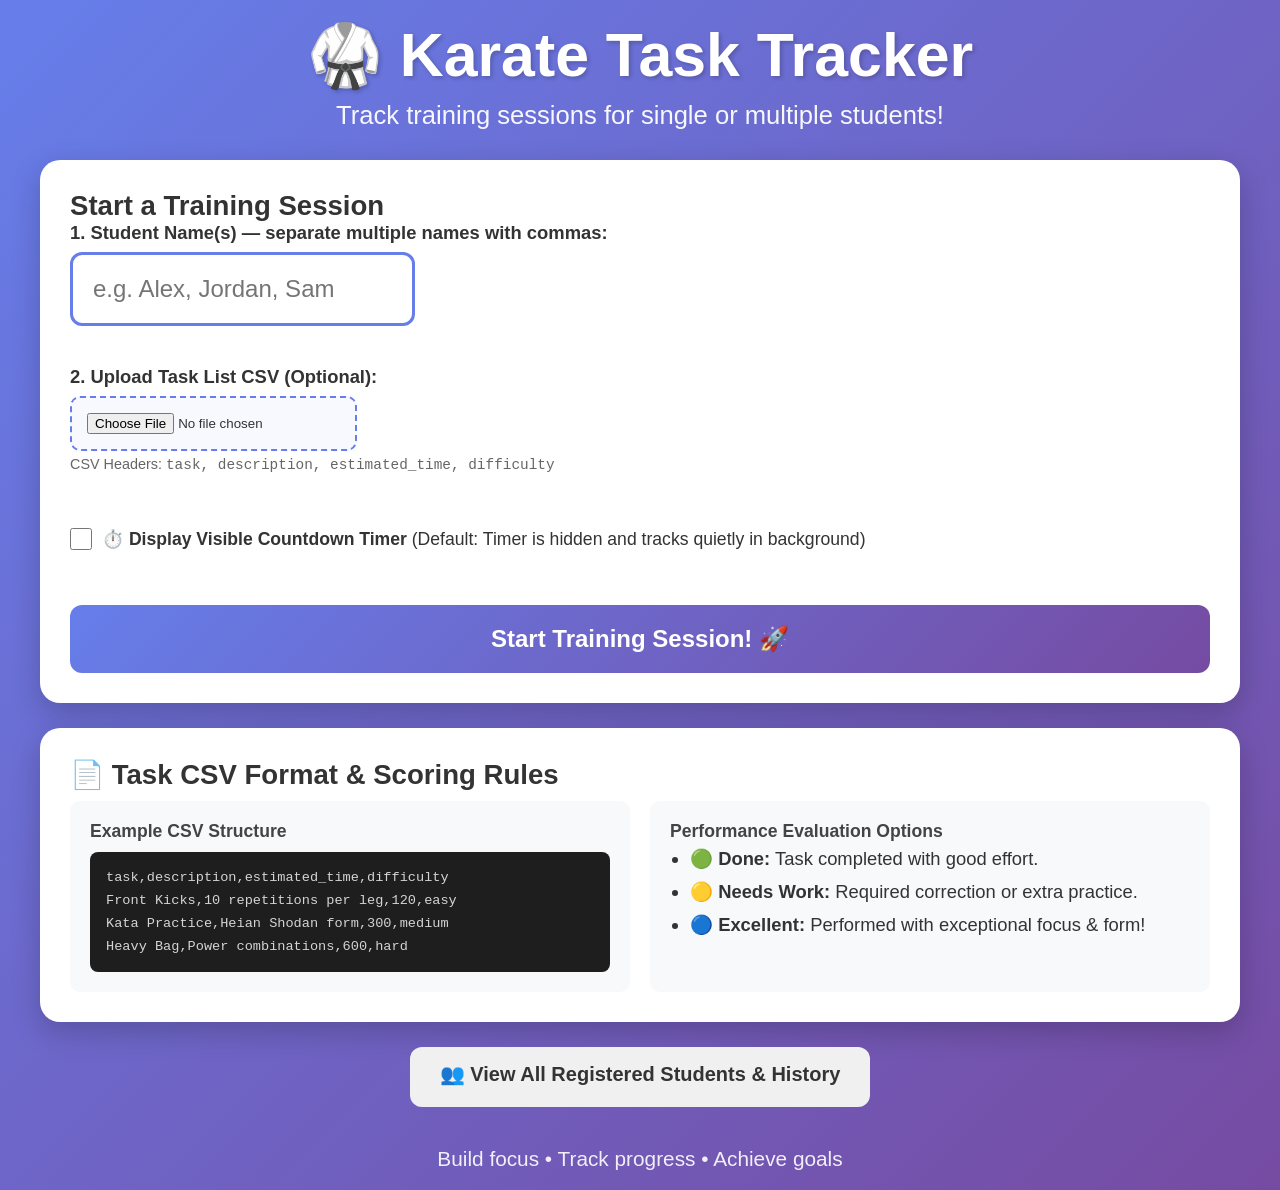
==== templates/index.html @ 7594b006 "first commit for refactor" ====
<!DOCTYPE html>
<html lang="en">
<head>
    <meta charset="UTF-8">
    <meta name="viewport" content="width=device-width, initial-scale=1.0">
    <title>Karate Task Tracker</title>
    <link rel="stylesheet" href="/static/style.css?v=12">
    <style>
        .toggle-container {
            display: flex;
            align-items: center;
            gap: 10px;
            margin: 15px 0;
            font-size: 1.1rem;
            cursor: pointer;
        }
        .toggle-container input {
            width: 22px;
            height: 22px;
            cursor: pointer;
        }
        .form-group-card {
            margin-bottom: 20px;
        }
        .instructions-grid {
            display: grid;
            grid-template-columns: 1fr 1fr;
            gap: 20px;
            margin-top: 10px;
        }
        @media (max-width: 700px) {
            .instructions-grid { grid-template-columns: 1fr; }
        }
        .instruction-section {
            background: #f8f9fa;
            border-radius: 10px;
            padding: 20px;
        }
        .instruction-section h3 {
            margin-top: 0;
            font-size: 1.1rem;
            color: #444;
        }
        .csv-example {
            background: #1e1e1e;
            color: #d4d4d4;
            border-radius: 8px;
            padding: 14px 16px;
            font-family: 'Courier New', monospace;
            font-size: 0.85rem;
            line-height: 1.7;
            overflow-x: auto;
            margin: 10px 0 0 0;
        }
    </style>
</head>
<body>
    <div class="container">
        <div class="header">
            <h1>🥋 Karate Task Tracker</h1>
            <p class="subtitle">Track training sessions for single or multiple students!</p>
        </div>

        <div class="card">
            <h2>Start a Training Session</h2>
            <form method="post" action="/session/create" enctype="multipart/form-data" class="name-form">
                
                <div class="form-group-card">
                    <label for="names" style="font-weight:600; display:block; margin-bottom:8px;">
                        1. Student Name(s) — separate multiple names with commas:
                    </label>
                    <input
                        type="text"
                        id="names"
                        name="names"
                        placeholder="e.g. Alex, Jordan, Sam"
                        required
                        class="name-input"
                        autocomplete="off"
                        autofocus
                    >
                </div>

                <div class="form-group-card">
                    <label for="csvFile" style="font-weight:600; display:block; margin-bottom:8px;">
                        2. Upload Task List CSV (Optional):
                    </label>
                    <input type="file" id="csvFile" name="file" accept=".csv" class="file-input">
                    <p class="small-text" style="margin-top:5px;">CSV Headers: <code>task, description, estimated_time, difficulty</code></p>
                </div>

                <div class="form-group-card">
                    <label class="toggle-container">
                        <input type="checkbox" name="show_timer" value="true">
                        <span>⏱️ <strong>Display Visible Countdown Timer</strong> (Default: Timer is hidden and tracks quietly in background)</span>
                    </label>
                </div>

                <button type="submit" class="btn btn-primary btn-large">
                    Start Training Session! 🚀
                </button>
            </form>
        </div>

        <div class="card">
            <h2>📄 Task CSV Format & Scoring Rules</h2>
            <div class="instructions-grid">
                <div class="instruction-section">
                    <h3>Example CSV Structure</h3>
                    <pre class="csv-example">task,description,estimated_time,difficulty
Front Kicks,10 repetitions per leg,120,easy
Kata Practice,Heian Shodan form,300,medium
Heavy Bag,Power combinations,600,hard</pre>
                </div>

                <div class="instruction-section">
                    <h3>Performance Evaluation Options</h3>
                    <ul style="padding-left: 20px; line-height: 1.8;">
                        <li>🟢 <strong>Done:</strong> Task completed with good effort.</li>
                        <li>🟡 <strong>Needs Work:</strong> Required correction or extra practice.</li>
                        <li>🔵 <strong>Excellent:</strong> Performed with exceptional focus & form!</li>
                    </ul>
                </div>
            </div>
        </div>

        <div style="text-align: center; margin-top: 15px;">
            <a href="/users" class="btn btn-secondary" style="display: inline-block;">👥 View All Registered Students & History</a>
        </div>

        <div class="footer">
            <p>Build focus • Track progress • Achieve goals</p>
        </div>
    </div>
</body>
</html>
---- static/style.css ----
/* Reset and Base Styles */
* {
    margin: 0;
    padding: 0;
    box-sizing: border-box;
}

body {
    font-family: -apple-system, BlinkMacSystemFont, 'Segoe UI', Roboto, 'Helvetica Neue', Arial, sans-serif;
    background: linear-gradient(135deg, #667eea 0%, #764ba2 100%);
    min-height: 100vh;
    padding: 20px;
    color: #333;
    font-size: 1.15rem;
}

.container {
    max-width: 1200px;
    margin: 0 auto;
}

/* Header */
.header {
    text-align: center;
    margin-bottom: 30px;
    color: white;
}

.header h1 {
    font-size: 3.8rem;
    margin-bottom: 10px;
    text-shadow: 2px 2px 4px rgba(0,0,0,0.2);
}

.subtitle {
    font-size: 1.6rem;
    opacity: 0.95;
}

.streak-badge {
    display: inline-block;
    background: #ff6b6b;
    color: white;
    padding: 10px 20px;
    border-radius: 25px;
    font-size: 1.5rem;
    font-weight: bold;
    margin-top: 10px;
    box-shadow: 0 4px 6px rgba(0,0,0,0.2);
}

/* Cards */
.card {
    background: white;
    border-radius: 20px;
    padding: 30px;
    margin-bottom: 25px;
    box-shadow: 0 10px 30px rgba(0,0,0,0.2);
}

/* Navigation Buttons */
.nav-buttons {
    display: flex;
    gap: 15px;
    margin-bottom: 25px;
    flex-wrap: wrap;
}

/* Buttons */
.btn {
    padding: 15px 30px;
    border: none;
    border-radius: 12px;
    font-size: 1.25rem;
    font-weight: 600;
    cursor: pointer;
    transition: all 0.3s ease;
    text-decoration: none;
    display: inline-block;
    text-align: center;
    min-height: 60px;
    display: flex;
    align-items: center;
    justify-content: center;
}

.btn-primary {
    background: linear-gradient(135deg, #667eea 0%, #764ba2 100%);
    color: white;
}

.btn-primary:hover {
    transform: translateY(-2px);
    box-shadow: 0 6px 20px rgba(102, 126, 234, 0.4);
}

.btn-secondary {
    background: #f0f0f0;
    color: #333;
}

.btn-secondary:hover {
    background: #e0e0e0;
    transform: translateY(-2px);
}

.btn-success {
    background: linear-gradient(135deg, #11998e 0%, #38ef7d 100%);
    color: white;
}

.btn-success:hover {
    transform: translateY(-2px);
    box-shadow: 0 6px 20px rgba(17, 153, 142, 0.4);
}

.btn-warning {
    background: linear-gradient(135deg, #f093fb 0%, #f5576c 100%);
    color: white;
}

.btn-warning:hover {
    transform: translateY(-2px);
    box-shadow: 0 6px 20px rgba(245, 87, 108, 0.4);
}

.btn-danger {
    background: linear-gradient(135deg, #f5576c 0%, #c0392b 100%);
    color: white;
}

.btn-danger:hover {
    transform: translateY(-2px);
    box-shadow: 0 6px 20px rgba(192, 57, 43, 0.4);
}

.btn-large {
    padding: 20px 40px;
    font-size: 1.5rem;
    width: 100%;
}

.btn-small {
    padding: 10px 20px;
    font-size: 1.1rem;
    min-height: auto;
}

.btn-disabled {
    background: #cccccc;
    color: #666;
    cursor: not-allowed;
    opacity: 0.6;
}

/* Form Styles */
.name-form {
    display: flex;
    flex-direction: column;
    gap: 20px;
}

.name-input {
    padding: 20px;
    font-size: 1.5rem;
    border: 3px solid #e0e0e0;
    border-radius: 12px;
    transition: border-color 0.3s;
}

.name-input:focus {
    outline: none;
    border-color: #667eea;
}

/* Student Buttons */
.existing-students {
    margin-bottom: 20px;
}

.label {
    font-weight: 600;
    margin-bottom: 15px;
    font-size: 1.3rem;
    color: #666;
}

.student-buttons {
    display: flex;
    flex-wrap: wrap;
    gap: 15px;
    margin-top: 15px;
}

.divider {
    text-align: center;
    margin: 30px 0;
    position: relative;
}

.divider span {
    background: white;
    padding: 0 20px;
    color: #999;
    font-weight: 600;
    position: relative;
    z-index: 1;
}

.divider::before {
    content: '';
    position: absolute;
    left: 0;
    right: 0;
    top: 50%;
    height: 2px;
    background: #e0e0e0;
}

/* Tasks Grid */
.tasks-header {
    display: flex;
    justify-content: space-between;
    align-items: center;
    margin-bottom: 25px;
    flex-wrap: wrap;
    gap: 15px;
}

.tasks-header h2 {
    color: white;
    font-size: 2.4rem;
}

.task-header-buttons {
    display: flex;
    gap: 10px;
    flex-wrap: wrap;
}

.tasks-grid {
    display: grid;
    grid-template-columns: repeat(auto-fill, minmax(300px, 1fr));
    gap: 20px;
    margin-bottom: 30px;
}

.task-card {
    background: white;
    border-radius: 15px;
    padding: 25px;
    box-shadow: 0 5px 15px rgba(0,0,0,0.15);
    transition: all 0.3s ease;
}

.task-card:hover {
    transform: translateY(-5px);
    box-shadow: 0 10px 25px rgba(0,0,0,0.2);
}

.task-card h3 {
    font-size: 1.7rem;
    margin-bottom: 12px;
    color: #333;
}

.task-description {
    color: #666;
    margin-bottom: 15px;
    line-height: 1.5;
}


.task-meta {
    display: flex;
    gap: 10px;
    margin-bottom: 20px;
    flex-wrap: wrap;
}

.time-badge, .difficulty-badge {
    padding: 6px 12px;
    border-radius: 20px;
    font-size: 1.1rem;
    font-weight: 600;
}

.time-badge {
    background: #e3f2fd;
    color: #1976d2;
}

.difficulty-badge {
    background: #fff3e0;
    color: #f57c00;
}

/* Active Task */
.active-task-card {
    background: linear-gradient(135deg, #667eea 0%, #764ba2 100%);
    color: white;
    text-align: center;
    scroll-margin-top: 20px;
}

.active-task-card h2 {
    font-size: 2.2rem;
    margin-bottom: 15px;
}

.active-task-card .task-title {
    font-size: 3.2rem;
    margin-bottom: 25px;
}

.task-description-active {
    color: rgba(255, 255, 255, 0.9);
    margin-bottom: 20px;
    line-height: 1.6;
    font-size: 1.7rem;
}

.task-active {
    border: 4px solid #667eea;
    background: #f0f4ff;
}

.timer {
    font-size: 5rem;
    font-weight: bold;
    margin: 30px 0 10px 0;
    font-family: 'Courier New', monospace;
    transition: color 0.3s ease;
}

.timer.overtime {
    color: #ff6b6b;
    animation: pulse 1s infinite;
}

@keyframes pulse {
    0%, 100% { opacity: 1; }
    50% { opacity: 0.7; }
}

.timer-progress {
    font-size: 1.4rem;
    margin-bottom: 25px;
    color: rgba(255, 255, 255, 0.9);
    font-weight: 600;
}

/* Upload Form */
.upload-form {
    display: flex;
    flex-direction: column;
    gap: 15px;
}

.file-input {
    padding: 15px;
    border: 2px dashed #667eea;
    border-radius: 10px;
    background: #f8f9ff;
    cursor: pointer;
}

.small-text {
    font-size: 0.9rem;
    color: #666;
    margin-top: 10px;
}

/* Stats Grid */
.stats-grid {
    display: grid;
    grid-template-columns: repeat(auto-fit, minmax(200px, 1fr));
    gap: 20px;
    margin-bottom: 30px;
}

.stat-card {
    background: white;
    border-radius: 15px;
    padding: 25px;
    text-align: center;
    box-shadow: 0 5px 15px rgba(0,0,0,0.15);
}

.stat-number {
    font-size: 3.5rem;
    font-weight: bold;
    color: #667eea;
    margin-bottom: 10px;
}

.stat-label {
    font-size: 1.3rem;
    color: #666;
    font-weight: 600;
}

/* Completions List */
.completions-list {
    display: flex;
    flex-direction: column;
    gap: 20px;
}

.completion-item {
    border: 2px solid #e0e0e0;
    border-radius: 12px;
    padding: 20px;
    background: #fafafa;
}

.completion-header {
    display: flex;
    justify-content: space-between;
    align-items: center;
    margin-bottom: 15px;
    flex-wrap: wrap;
    gap: 10px;
}

.completion-header h3 {
    font-size: 1.55rem;
    color: #333;
}

.completion-date {
    color: #999;
    font-size: 1.05rem;
}

.completion-description {
    color: #666;
    margin-bottom: 15px;
    line-height: 1.5;
    font-style: italic;
}

.completion-stats {
    display: grid;
    grid-template-columns: repeat(auto-fit, minmax(150px, 1fr));
    gap: 15px;
}

.completion-stat {
    display: flex;
    justify-content: space-between;
    align-items: center;
}

.completion-stat .label {
    color: #666;
    font-weight: 600;
    margin: 0;
}

.completion-stat .value {
    font-weight: bold;
    color: #333;
}

.score-value {
    padding: 4px 12px;
    border-radius: 12px;
    color: white;
}

.score-high {
    background: #4caf50;
}

.score-medium {
    background: #ff9800;
}

.score-low {
    background: #f44336;
}

.achievement-badge {
    margin-top: 15px;
    padding: 8px 16px;
    background: linear-gradient(135deg, #43e97b 0%, #38f9d7 100%);
    color: #fff;
    border-radius: 20px;
    display: inline-block;
    font-weight: bold;
    font-size: 1.1rem;
}

.incomplete-badge {
    margin-top: 15px;
    padding: 8px 16px;
    background: linear-gradient(135deg, #f5576c 0%, #f093fb 100%);
    color: white;
    border-radius: 20px;
    display: inline-block;
    font-weight: bold;
    font-size: 1.1rem;
}

.overtime-badge {
    margin-top: 15px;
    padding: 8px 16px;
    background: linear-gradient(135deg, #ffd700 0%, #ffed4e 100%);
    color: #333;
    border-radius: 20px;
    display: inline-block;
    font-weight: bold;
    font-size: 1.1rem;
}

/* Empty State */
.empty-state {
    text-align: center;
    padding: 60px 30px;
}

.empty-state h2 {
    font-size: 2.3rem;
    margin-bottom: 15px;
    color: #666;
}

.empty-state p {
    font-size: 1.4rem;
    color: #999;
    margin-bottom: 30px;
}

/* Footer */
.footer {
    text-align: center;
    color: white;
    margin-top: 40px;
    font-size: 1.3rem;
    opacity: 0.9;
}

/* Responsive Design */
@media (max-width: 768px) {
    .header h1 {
        font-size: 2.4rem;
    }
    
    .subtitle {
        font-size: 1.2rem;
    }
    
    .tasks-grid {
        grid-template-columns: 1fr;
    }
    
    .stats-grid {
        grid-template-columns: 1fr 1fr;
    }
    
    .timer {
        font-size: 3.5rem;
    }
    
    .btn {
        font-size: 1.15rem;
        padding: 12px 24px;
    }
}

/* Edit Task Form */
.edit-task-form {
    display: flex;
    flex-direction: column;
    gap: 25px;
}

.form-group {
    display: flex;
    flex-direction: column;
    gap: 8px;
}

.form-group label {
    font-weight: 600;
    font-size: 1.3rem;
    color: #333;
}

.form-input,
.form-textarea {
    padding: 15px;
    font-size: 1.25rem;
    border: 2px solid #e0e0e0;
    border-radius: 8px;
    font-family: inherit;
    transition: border-color 0.3s;
}

.form-input:focus,
.form-textarea:focus {
    outline: none;
    border-color: #667eea;
}

.form-textarea {
    resize: vertical;
    min-height: 80px;
}

.button-group {
    display: flex;
    gap: 15px;
    flex-wrap: wrap;
}

/* Task Header with Edit Button */
.task-header-row {
    display: flex;
    justify-content: space-between;
    align-items: flex-start;
    margin-bottom: 12px;
}

.btn-icon {
    background: #f0f0f0;
    border: none;
    border-radius: 8px;
    padding: 8px 12px;
    font-size: 1.4rem;
    cursor: pointer;
    transition: all 0.3s ease;
}

.btn-icon:hover {
    background: #667eea;
    transform: scale(1.1);
}

.task-header-row h3 {
    margin: 0;
    flex: 1;
}
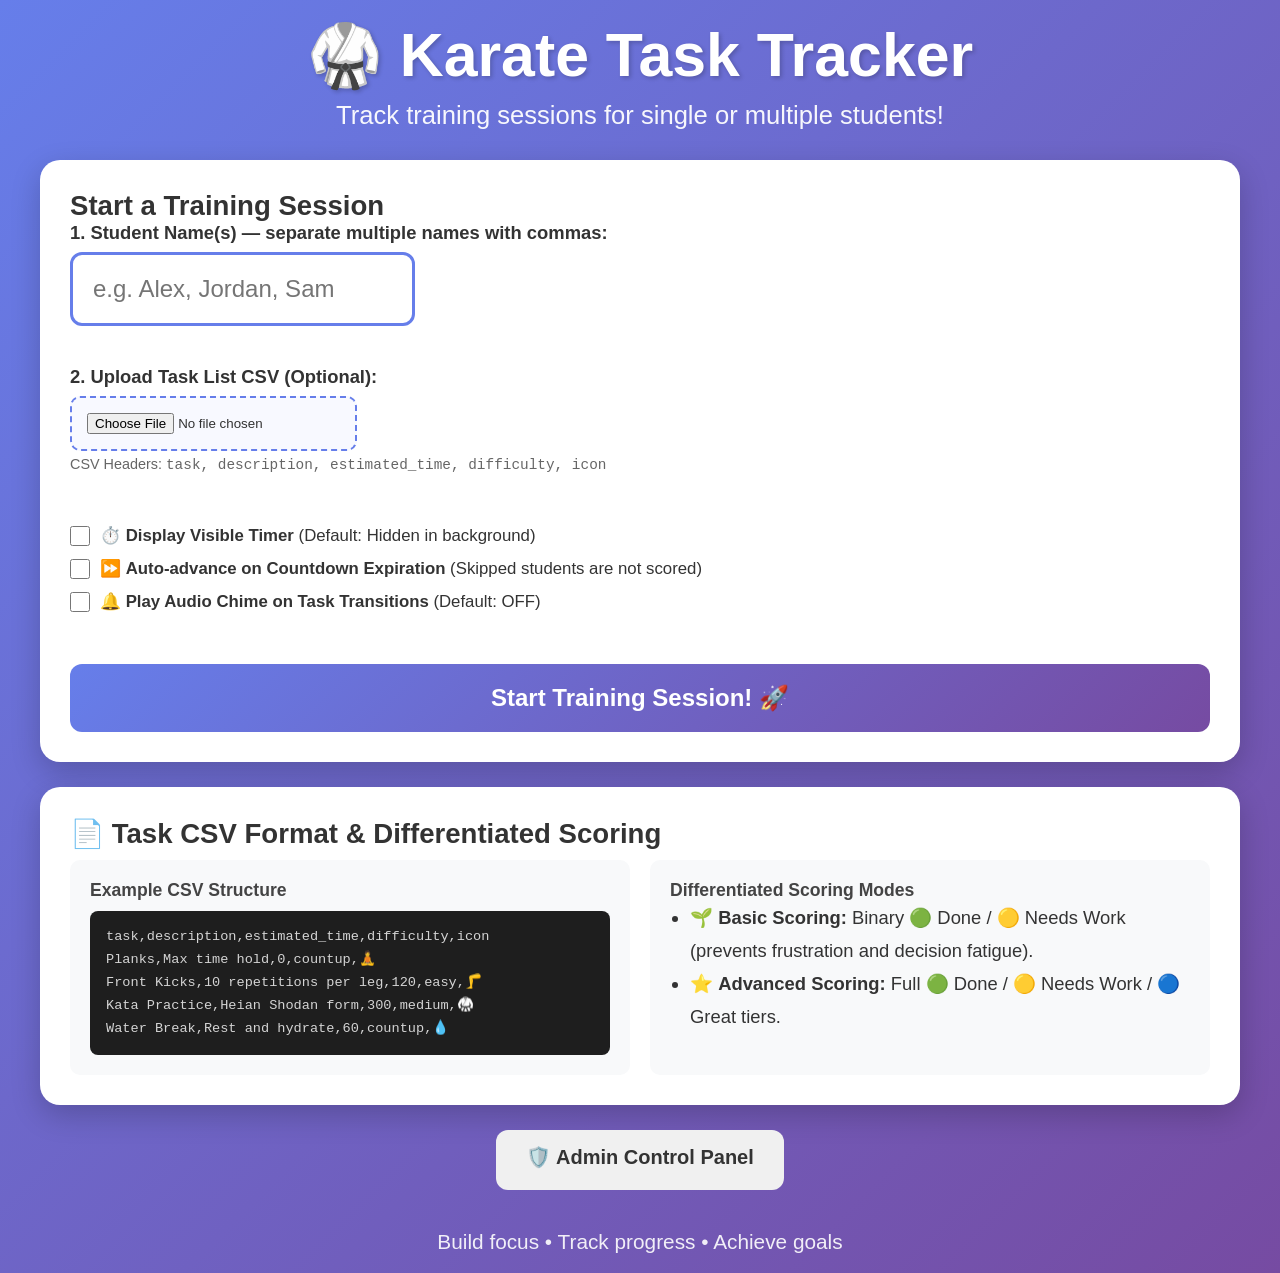
==== commit 6122da2f: "more updates" ====
--- a/templates/index.html
+++ b/templates/index.html
@@ -4,19 +4,19 @@
     <meta charset="UTF-8">
     <meta name="viewport" content="width=device-width, initial-scale=1.0">
     <title>Karate Task Tracker</title>
-    <link rel="stylesheet" href="/static/style.css?v=12">
+    <link rel="stylesheet" href="/static/style.css?v=29">
     <style>
         .toggle-container {
             display: flex;
             align-items: center;
             gap: 10px;
-            margin: 15px 0;
-            font-size: 1.1rem;
+            margin: 12px 0;
+            font-size: 1.05rem;
             cursor: pointer;
         }
         .toggle-container input {
-            width: 22px;
-            height: 22px;
+            width: 20px;
+            height: 20px;
             cursor: pointer;
         }
         .form-group-card {
@@ -86,13 +86,23 @@
                         2. Upload Task List CSV (Optional):
                     </label>
                     <input type="file" id="csvFile" name="file" accept=".csv" class="file-input">
-                    <p class="small-text" style="margin-top:5px;">CSV Headers: <code>task, description, estimated_time, difficulty</code></p>
+                    <p class="small-text" style="margin-top:5px;">CSV Headers: <code>task, description, estimated_time, difficulty, icon</code></p>
                 </div>
 
                 <div class="form-group-card">
                     <label class="toggle-container">
                         <input type="checkbox" name="show_timer" value="true">
-                        <span>⏱️ <strong>Display Visible Countdown Timer</strong> (Default: Timer is hidden and tracks quietly in background)</span>
+                        <span>⏱️ <strong>Display Visible Timer</strong> (Default: Hidden in background)</span>
+                    </label>
+                    
+                    <label class="toggle-container">
+                        <input type="checkbox" name="auto_advance" value="true">
+                        <span>⏩ <strong>Auto-advance on Countdown Expiration</strong> (Skipped students are not scored)</span>
+                    </label>
+
+                    <label class="toggle-container">
+                        <input type="checkbox" name="enable_chime" value="true">
+                        <span>🔔 <strong>Play Audio Chime on Task Transitions</strong> (Default: OFF)</span>
                     </label>
                 </div>
 
@@ -103,29 +113,29 @@
         </div>
 
         <div class="card">
-            <h2>📄 Task CSV Format & Scoring Rules</h2>
+            <h2>📄 Task CSV Format & Differentiated Scoring</h2>
             <div class="instructions-grid">
                 <div class="instruction-section">
                     <h3>Example CSV Structure</h3>
-                    <pre class="csv-example">task,description,estimated_time,difficulty
-Front Kicks,10 repetitions per leg,120,easy
-Kata Practice,Heian Shodan form,300,medium
-Heavy Bag,Power combinations,600,hard</pre>
+                    <pre class="csv-example">task,description,estimated_time,difficulty,icon
+Planks,Max time hold,0,countup,🧘
+Front Kicks,10 repetitions per leg,120,easy,🦵
+Kata Practice,Heian Shodan form,300,medium,🥋
+Water Break,Rest and hydrate,60,countup,💧</pre>
                 </div>
 
                 <div class="instruction-section">
-                    <h3>Performance Evaluation Options</h3>
+                    <h3>Differentiated Scoring Modes</h3>
                     <ul style="padding-left: 20px; line-height: 1.8;">
-                        <li>🟢 <strong>Done:</strong> Task completed with good effort.</li>
-                        <li>🟡 <strong>Needs Work:</strong> Required correction or extra practice.</li>
-                        <li>🔵 <strong>Excellent:</strong> Performed with exceptional focus & form!</li>
+                        <li>🌱 <strong>Basic Scoring:</strong> Binary 🟢 Done / 🟡 Needs Work (prevents frustration and decision fatigue).</li>
+                        <li>⭐️ <strong>Advanced Scoring:</strong> Full 🟢 Done / 🟡 Needs Work / 🔵 Great tiers.</li>
                     </ul>
                 </div>
             </div>
         </div>
 
         <div style="text-align: center; margin-top: 15px;">
-            <a href="/users" class="btn btn-secondary" style="display: inline-block;">👥 View All Registered Students & History</a>
+            <a href="/admin" class="btn btn-secondary" style="display: inline-block;">🛡️ Admin Control Panel</a>
         </div>
 
         <div class="footer">
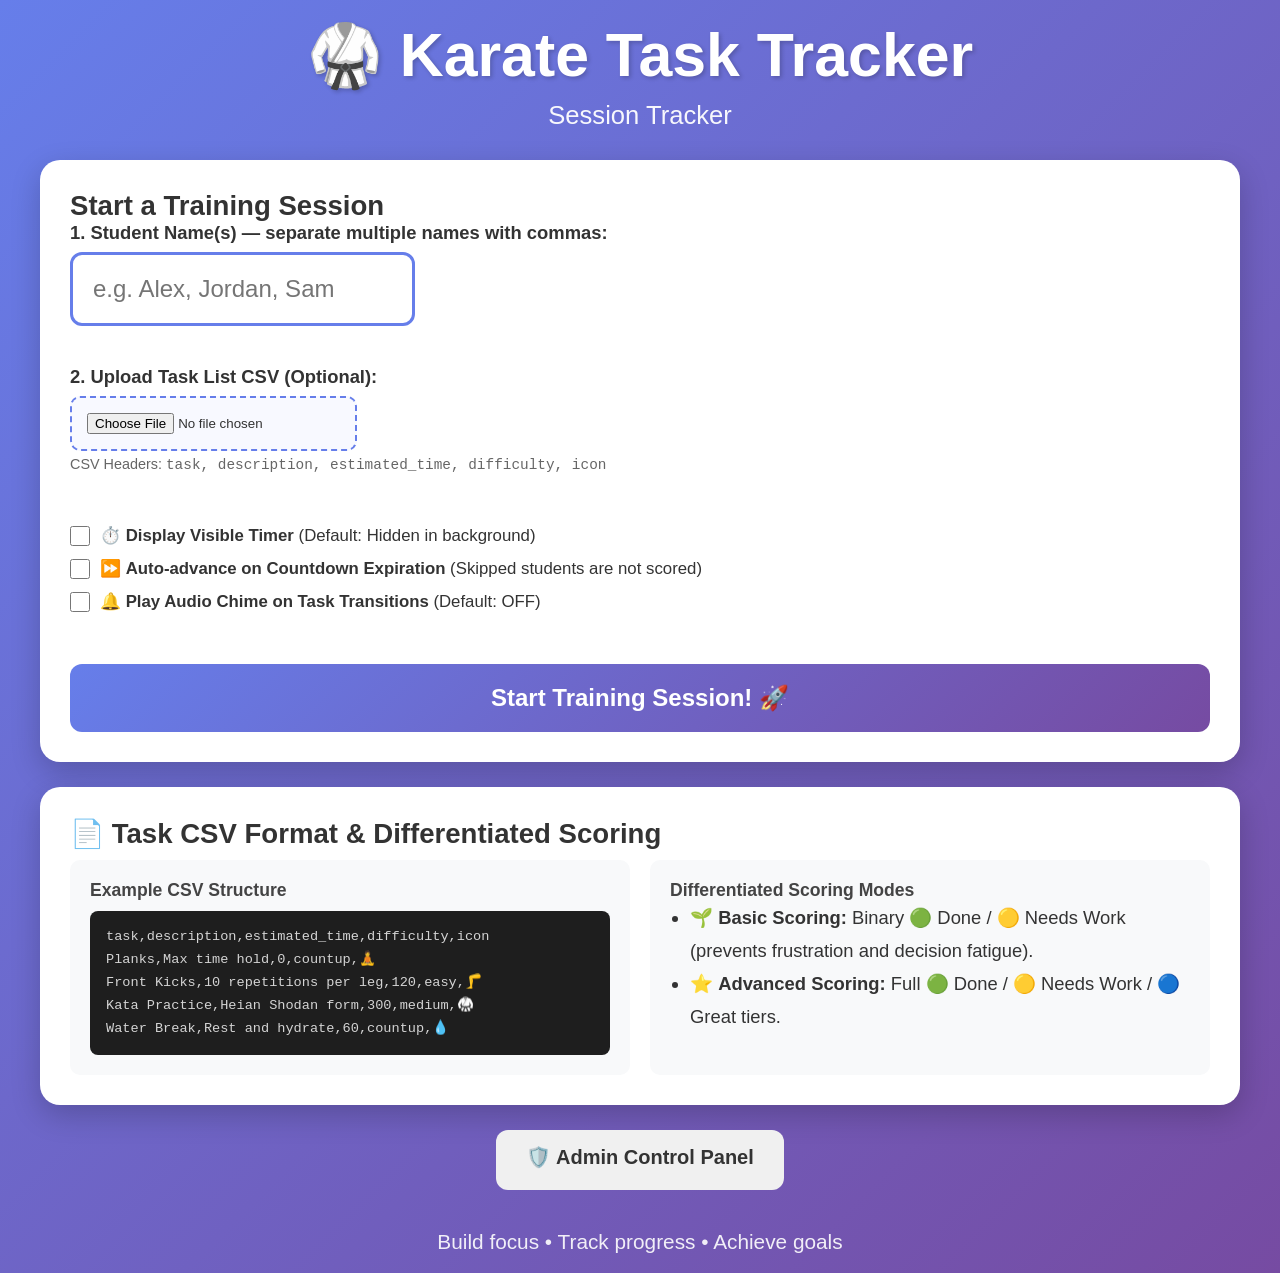
==== commit 728cfb1a: "updates" ====
--- a/templates/index.html
+++ b/templates/index.html
@@ -58,7 +58,7 @@
     <div class="container">
         <div class="header">
             <h1>🥋 Karate Task Tracker</h1>
-            <p class="subtitle">Track training sessions for single or multiple students!</p>
+            <p class="subtitle">Session Tracker</p>
         </div>
 
         <div class="card">
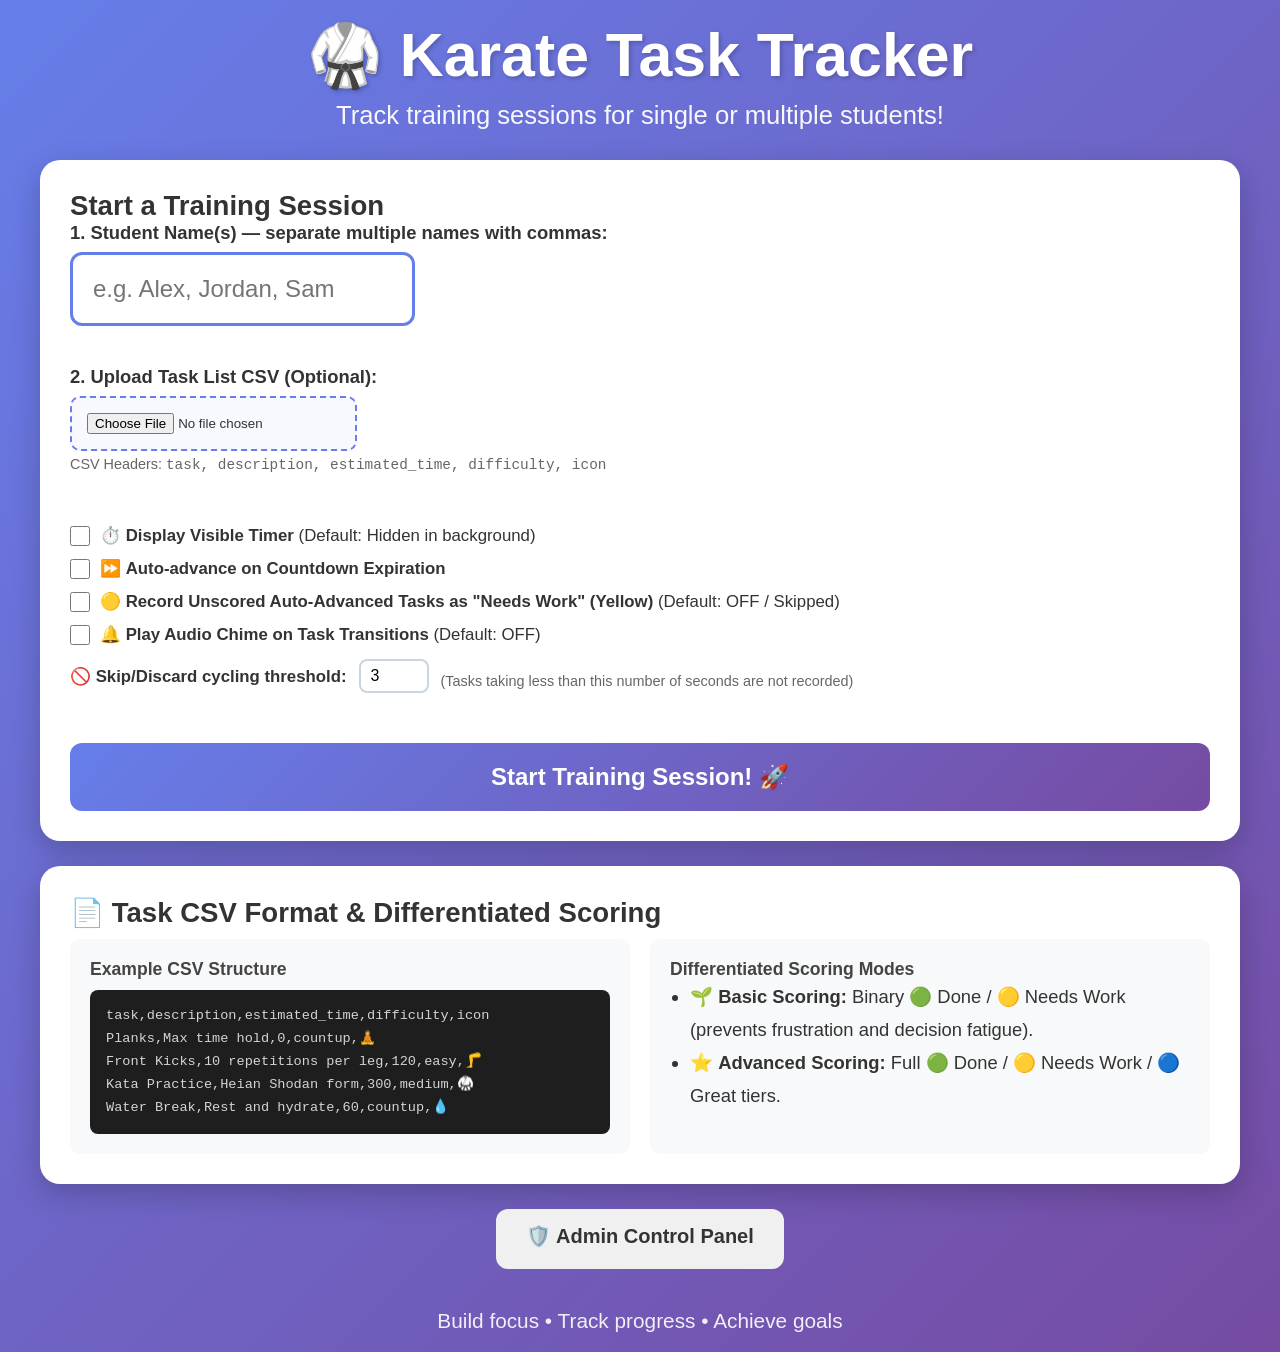
==== commit d4561fe8: "update advance logic" ====
--- a/templates/index.html
+++ b/templates/index.html
@@ -4,7 +4,7 @@
     <meta charset="UTF-8">
     <meta name="viewport" content="width=device-width, initial-scale=1.0">
     <title>Karate Task Tracker</title>
-    <link rel="stylesheet" href="/static/style.css?v=29">
+    <link rel="stylesheet" href="/static/style.css?v=31">
     <style>
         .toggle-container {
             display: flex;
@@ -14,7 +14,7 @@
             font-size: 1.05rem;
             cursor: pointer;
         }
-        .toggle-container input {
+        .toggle-container input[type="checkbox"] {
             width: 20px;
             height: 20px;
             cursor: pointer;
@@ -52,13 +52,31 @@
             overflow-x: auto;
             margin: 10px 0 0 0;
         }
+        .number-input-row {
+            display: flex;
+            align-items: center;
+            gap: 12px;
+            margin: 14px 0 10px 0;
+            font-size: 1.05rem;
+        }
+        .number-input-row input {
+            width: 70px;
+            padding: 6px 10px;
+            font-size: 1rem;
+            border: 2px solid #cbd5e0;
+            border-radius: 8px;
+            outline: none;
+        }
+        .number-input-row input:focus {
+            border-color: #667eea;
+        }
     </style>
 </head>
 <body>
     <div class="container">
         <div class="header">
             <h1>🥋 Karate Task Tracker</h1>
-            <p class="subtitle">Session Tracker</p>
+            <p class="subtitle">Track training sessions for single or multiple students!</p>
         </div>
 
         <div class="card">
@@ -97,13 +115,24 @@
                     
                     <label class="toggle-container">
                         <input type="checkbox" name="auto_advance" value="true">
-                        <span>⏩ <strong>Auto-advance on Countdown Expiration</strong> (Skipped students are not scored)</span>
+                        <span>⏩ <strong>Auto-advance on Countdown Expiration</strong></span>
+                    </label>
+
+                    <label class="toggle-container">
+                        <input type="checkbox" name="unscored_yellow" value="true">
+                        <span>🟡 <strong>Record Unscored Auto-Advanced Tasks as "Needs Work" (Yellow)</strong> (Default: OFF / Skipped)</span>
                     </label>
 
                     <label class="toggle-container">
                         <input type="checkbox" name="enable_chime" value="true">
                         <span>🔔 <strong>Play Audio Chime on Task Transitions</strong> (Default: OFF)</span>
                     </label>
+
+                    <div class="number-input-row">
+                        <span>🚫 <strong>Skip/Discard cycling threshold:</strong></span>
+                        <input type="number" id="min_seconds" name="min_seconds" value="3" min="0" max="60">
+                        <span class="small-text">(Tasks taking less than this number of seconds are not recorded)</span>
+                    </div>
                 </div>
 
                 <button type="submit" class="btn btn-primary btn-large">
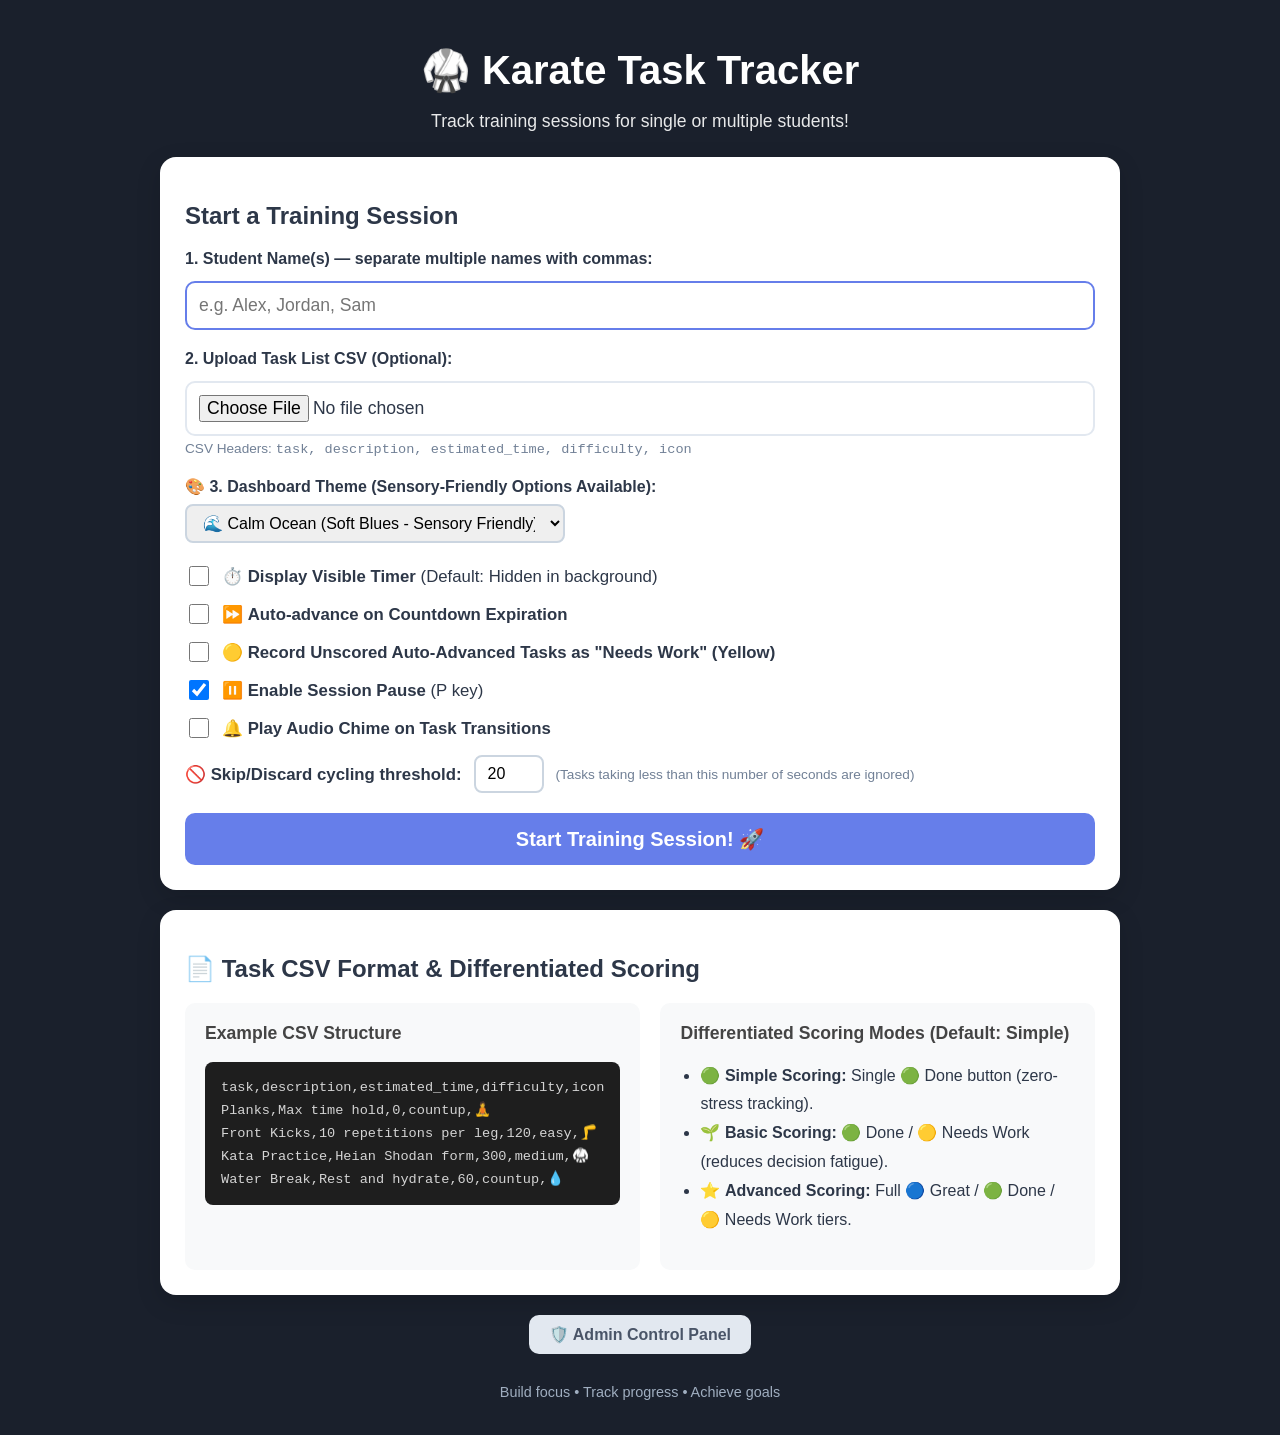
==== commit 758e098d: "updates for october" ====
--- a/templates/index.html
+++ b/templates/index.html
@@ -4,7 +4,7 @@
     <meta charset="UTF-8">
     <meta name="viewport" content="width=device-width, initial-scale=1.0">
     <title>Karate Task Tracker</title>
-    <link rel="stylesheet" href="/static/style.css?v=31">
+    <link rel="stylesheet" href="/static/style.css?v=36">
     <style>
         .toggle-container {
             display: flex;
@@ -59,17 +59,16 @@
             margin: 14px 0 10px 0;
             font-size: 1.05rem;
         }
-        .number-input-row input {
-            width: 70px;
-            padding: 6px 10px;
+        .number-input-row input, select.theme-select {
+            padding: 8px 12px;
             font-size: 1rem;
             border: 2px solid #cbd5e0;
             border-radius: 8px;
             outline: none;
         }
-        .number-input-row input:focus {
-            border-color: #667eea;
-        }
+        .number-input-row input { width: 70px; }
+        .number-input-row input:focus, select.theme-select:focus { border-color: #667eea; }
+        select.theme-select { width: 100%; max-width: 380px; cursor: pointer; }
     </style>
 </head>
 <body>
@@ -108,6 +107,20 @@
                 </div>
 
                 <div class="form-group-card">
+                    <label for="theme" style="font-weight:600; display:block; margin-bottom:8px;">
+                        🎨 3. Dashboard Theme (Sensory-Friendly Options Available):
+                    </label>
+                    <select name="theme" id="theme" class="theme-select">
+                        <option value="ocean">🌊 Calm Ocean (Soft Blues - Sensory Friendly)</option>
+                        <option value="forest">🌲 Gentle Forest (Muted Greens - Sensory Friendly)</option>
+                        <option value="lavender">💜 Lavender Dream (Soft Purples - Sensory Friendly)</option>
+                        <option value="sunset">🌅 Warm Sunset (Soft Peach - Sensory Friendly)</option>
+                        <option value="light">☀️ Light Mode (Clean & Bright)</option>
+                        <option value="dark">🌙 Dark Mode (High Contrast)</option>
+                    </select>
+                </div>
+
+                <div class="form-group-card">
                     <label class="toggle-container">
                         <input type="checkbox" name="show_timer" value="true">
                         <span>⏱️ <strong>Display Visible Timer</strong> (Default: Hidden in background)</span>
@@ -120,18 +133,23 @@
 
                     <label class="toggle-container">
                         <input type="checkbox" name="unscored_yellow" value="true">
-                        <span>🟡 <strong>Record Unscored Auto-Advanced Tasks as "Needs Work" (Yellow)</strong> (Default: OFF / Skipped)</span>
+                        <span>🟡 <strong>Record Unscored Auto-Advanced Tasks as "Needs Work" (Yellow)</strong></span>
+                    </label>
+
+                    <label class="toggle-container">
+                        <input type="checkbox" name="allow_pause" value="true" checked>
+                        <span>⏸️ <strong>Enable Session Pause</strong> (P key)</span>
                     </label>
 
                     <label class="toggle-container">
                         <input type="checkbox" name="enable_chime" value="true">
-                        <span>🔔 <strong>Play Audio Chime on Task Transitions</strong> (Default: OFF)</span>
+                        <span>🔔 <strong>Play Audio Chime on Task Transitions</strong></span>
                     </label>
 
                     <div class="number-input-row">
                         <span>🚫 <strong>Skip/Discard cycling threshold:</strong></span>
-                        <input type="number" id="min_seconds" name="min_seconds" value="3" min="0" max="60">
-                        <span class="small-text">(Tasks taking less than this number of seconds are not recorded)</span>
+                        <input type="number" id="min_seconds" name="min_seconds" value="20" min="0" max="60">
+                        <span class="small-text">(Tasks taking less than this number of seconds are ignored)</span>
                     </div>
                 </div>
 
@@ -154,10 +172,11 @@
                 </div>
 
                 <div class="instruction-section">
-                    <h3>Differentiated Scoring Modes</h3>
+                    <h3>Differentiated Scoring Modes (Default: Simple)</h3>
                     <ul style="padding-left: 20px; line-height: 1.8;">
-                        <li>🌱 <strong>Basic Scoring:</strong> Binary 🟢 Done / 🟡 Needs Work (prevents frustration and decision fatigue).</li>
-                        <li>⭐️ <strong>Advanced Scoring:</strong> Full 🟢 Done / 🟡 Needs Work / 🔵 Great tiers.</li>
+                        <li>🟢 <strong>Simple Scoring:</strong> Single 🟢 Done button (zero-stress tracking).</li>
+                        <li>🌱 <strong>Basic Scoring:</strong> 🟢 Done / 🟡 Needs Work (reduces decision fatigue).</li>
+                        <li>⭐️ <strong>Advanced Scoring:</strong> Full 🔵 Great / 🟢 Done / 🟡 Needs Work tiers.</li>
                     </ul>
                 </div>
             </div>
--- a/static/style.css
+++ b/static/style.css
@@ -1,644 +1,98 @@
-/* Reset and Base Styles */
 * {
-    margin: 0;
-    padding: 0;
     box-sizing: border-box;
 }
 
 body {
-    font-family: -apple-system, BlinkMacSystemFont, 'Segoe UI', Roboto, 'Helvetica Neue', Arial, sans-serif;
-    background: linear-gradient(135deg, #667eea 0%, #764ba2 100%);
-    min-height: 100vh;
+    font-family: -apple-system, BlinkMacSystemFont, "Segoe UI", Roboto, Helvetica, Arial, sans-serif;
+    background-color: #1a202c;
+    color: #2d3748;
+    margin: 0;
     padding: 20px;
-    color: #333;
-    font-size: 1.15rem;
 }
 
 .container {
-    max-width: 1200px;
+    max-width: 960px;
     margin: 0 auto;
 }
 
-/* Header */
 .header {
     text-align: center;
-    margin-bottom: 30px;
-    color: white;
+    color: #ffffff;
+    margin-bottom: 25px;
 }
 
 .header h1 {
-    font-size: 3.8rem;
-    margin-bottom: 10px;
-    text-shadow: 2px 2px 4px rgba(0,0,0,0.2);
+    font-size: 2.5rem;
+    margin-bottom: 5px;
 }
 
 .subtitle {
-    font-size: 1.6rem;
-    opacity: 0.95;
+    font-size: 1.1rem;
+    opacity: 0.9;
 }
 
-.streak-badge {
-    display: inline-block;
-    background: #ff6b6b;
-    color: white;
-    padding: 10px 20px;
-    border-radius: 25px;
-    font-size: 1.5rem;
-    font-weight: bold;
-    margin-top: 10px;
-    box-shadow: 0 4px 6px rgba(0,0,0,0.2);
+.card {
+    background: #ffffff;
+    border-radius: 16px;
+    padding: 25px;
+    margin-bottom: 20px;
+    box-shadow: 0 8px 24px rgba(0,0,0,0.15);
 }
 
-/* Cards */
-.card {
-    background: white;
-    border-radius: 20px;
-    padding: 30px;
-    margin-bottom: 25px;
-    box-shadow: 0 10px 30px rgba(0,0,0,0.2);
-}
-
-/* Navigation Buttons */
-.nav-buttons {
-    display: flex;
-    gap: 15px;
-    margin-bottom: 25px;
-    flex-wrap: wrap;
-}
-
-/* Buttons */
 .btn {
-    padding: 15px 30px;
+    padding: 10px 20px;
+    font-size: 1rem;
+    font-weight: 600;
     border: none;
-    border-radius: 12px;
-    font-size: 1.25rem;
-    font-weight: 600;
+    border-radius: 10px;
     cursor: pointer;
-    transition: all 0.3s ease;
+    transition: all 0.2s;
     text-decoration: none;
-    display: inline-block;
-    text-align: center;
-    min-height: 60px;
-    display: flex;
+    display: inline-flex;
     align-items: center;
     justify-content: center;
 }
 
-.btn-primary {
-    background: linear-gradient(135deg, #667eea 0%, #764ba2 100%);
-    color: white;
-}
+.btn-primary { background: #667eea; color: white; }
+.btn-primary:hover { background: #5a67d8; }
 
-.btn-primary:hover {
-    transform: translateY(-2px);
-    box-shadow: 0 6px 20px rgba(102, 126, 234, 0.4);
-}
+.btn-secondary { background: #e2e8f0; color: #4a5568; }
+.btn-secondary:hover { background: #cbd5e0; }
 
-.btn-secondary {
-    background: #f0f0f0;
-    color: #333;
-}
+.btn-success { background: #48bb78; color: white; }
+.btn-success:hover { background: #38a169; }
 
-.btn-secondary:hover {
-    background: #e0e0e0;
-    transform: translateY(-2px);
-}
-
-.btn-success {
-    background: linear-gradient(135deg, #11998e 0%, #38ef7d 100%);
-    color: white;
-}
-
-.btn-success:hover {
-    transform: translateY(-2px);
-    box-shadow: 0 6px 20px rgba(17, 153, 142, 0.4);
-}
-
-.btn-warning {
-    background: linear-gradient(135deg, #f093fb 0%, #f5576c 100%);
-    color: white;
-}
-
-.btn-warning:hover {
-    transform: translateY(-2px);
-    box-shadow: 0 6px 20px rgba(245, 87, 108, 0.4);
-}
-
-.btn-danger {
-    background: linear-gradient(135deg, #f5576c 0%, #c0392b 100%);
-    color: white;
-}
-
-.btn-danger:hover {
-    transform: translateY(-2px);
-    box-shadow: 0 6px 20px rgba(192, 57, 43, 0.4);
-}
+.btn-warning { background: #ed8936; color: white; }
+.btn-warning:hover { background: #dd6b20; }
 
 .btn-large {
-    padding: 20px 40px;
-    font-size: 1.5rem;
+    font-size: 1.25rem;
+    padding: 14px 28px;
     width: 100%;
 }
 
-.btn-small {
-    padding: 10px 20px;
+.name-input, .file-input {
+    width: 100%;
+    padding: 12px;
     font-size: 1.1rem;
-    min-height: auto;
-}
-
-.btn-disabled {
-    background: #cccccc;
-    color: #666;
-    cursor: not-allowed;
-    opacity: 0.6;
-}
-
-/* Form Styles */
-.name-form {
-    display: flex;
-    flex-direction: column;
-    gap: 20px;
-}
-
-.name-input {
-    padding: 20px;
-    font-size: 1.5rem;
-    border: 3px solid #e0e0e0;
-    border-radius: 12px;
-    transition: border-color 0.3s;
+    border: 2px solid #e2e8f0;
+    border-radius: 10px;
+    margin-top: 5px;
+    outline: none;
 }
 
 .name-input:focus {
-    outline: none;
     border-color: #667eea;
 }
 
-/* Student Buttons */
-.existing-students {
-    margin-bottom: 20px;
+.small-text {
+    font-size: 0.85rem;
+    color: #718096;
 }
 
-.label {
-    font-weight: 600;
-    margin-bottom: 15px;
-    font-size: 1.3rem;
-    color: #666;
-}
-
-.student-buttons {
-    display: flex;
-    flex-wrap: wrap;
-    gap: 15px;
-    margin-top: 15px;
-}
-
-.divider {
-    text-align: center;
-    margin: 30px 0;
-    position: relative;
-}
-
-.divider span {
-    background: white;
-    padding: 0 20px;
-    color: #999;
-    font-weight: 600;
-    position: relative;
-    z-index: 1;
-}
-
-.divider::before {
-    content: '';
-    position: absolute;
-    left: 0;
-    right: 0;
-    top: 50%;
-    height: 2px;
-    background: #e0e0e0;
-}
-
-/* Tasks Grid */
-.tasks-header {
-    display: flex;
-    justify-content: space-between;
-    align-items: center;
-    margin-bottom: 25px;
-    flex-wrap: wrap;
-    gap: 15px;
-}
-
-.tasks-header h2 {
-    color: white;
-    font-size: 2.4rem;
-}
-
-.task-header-buttons {
-    display: flex;
-    gap: 10px;
-    flex-wrap: wrap;
-}
-
-.tasks-grid {
-    display: grid;
-    grid-template-columns: repeat(auto-fill, minmax(300px, 1fr));
-    gap: 20px;
-    margin-bottom: 30px;
-}
-
-.task-card {
-    background: white;
-    border-radius: 15px;
-    padding: 25px;
-    box-shadow: 0 5px 15px rgba(0,0,0,0.15);
-    transition: all 0.3s ease;
-}
-
-.task-card:hover {
-    transform: translateY(-5px);
-    box-shadow: 0 10px 25px rgba(0,0,0,0.2);
-}
-
-.task-card h3 {
-    font-size: 1.7rem;
-    margin-bottom: 12px;
-    color: #333;
-}
-
-.task-description {
-    color: #666;
-    margin-bottom: 15px;
-    line-height: 1.5;
-}
-
-
-.task-meta {
-    display: flex;
-    gap: 10px;
-    margin-bottom: 20px;
-    flex-wrap: wrap;
-}
-
-.time-badge, .difficulty-badge {
-    padding: 6px 12px;
-    border-radius: 20px;
-    font-size: 1.1rem;
-    font-weight: 600;
-}
-
-.time-badge {
-    background: #e3f2fd;
-    color: #1976d2;
-}
-
-.difficulty-badge {
-    background: #fff3e0;
-    color: #f57c00;
-}
-
-/* Active Task */
-.active-task-card {
-    background: linear-gradient(135deg, #667eea 0%, #764ba2 100%);
-    color: white;
-    text-align: center;
-    scroll-margin-top: 20px;
-}
-
-.active-task-card h2 {
-    font-size: 2.2rem;
-    margin-bottom: 15px;
-}
-
-.active-task-card .task-title {
-    font-size: 3.2rem;
-    margin-bottom: 25px;
-}
-
-.task-description-active {
-    color: rgba(255, 255, 255, 0.9);
-    margin-bottom: 20px;
-    line-height: 1.6;
-    font-size: 1.7rem;
-}
-
-.task-active {
-    border: 4px solid #667eea;
-    background: #f0f4ff;
-}
-
-.timer {
-    font-size: 5rem;
-    font-weight: bold;
-    margin: 30px 0 10px 0;
-    font-family: 'Courier New', monospace;
-    transition: color 0.3s ease;
-}
-
-.timer.overtime {
-    color: #ff6b6b;
-    animation: pulse 1s infinite;
-}
-
-@keyframes pulse {
-    0%, 100% { opacity: 1; }
-    50% { opacity: 0.7; }
-}
-
-.timer-progress {
-    font-size: 1.4rem;
-    margin-bottom: 25px;
-    color: rgba(255, 255, 255, 0.9);
-    font-weight: 600;
-}
-
-/* Upload Form */
-.upload-form {
-    display: flex;
-    flex-direction: column;
-    gap: 15px;
-}
-
-.file-input {
-    padding: 15px;
-    border: 2px dashed #667eea;
-    border-radius: 10px;
-    background: #f8f9ff;
-    cursor: pointer;
-}
-
-.small-text {
-    font-size: 0.9rem;
-    color: #666;
-    margin-top: 10px;
-}
-
-/* Stats Grid */
-.stats-grid {
-    display: grid;
-    grid-template-columns: repeat(auto-fit, minmax(200px, 1fr));
-    gap: 20px;
-    margin-bottom: 30px;
-}
-
-.stat-card {
-    background: white;
-    border-radius: 15px;
-    padding: 25px;
-    text-align: center;
-    box-shadow: 0 5px 15px rgba(0,0,0,0.15);
-}
-
-.stat-number {
-    font-size: 3.5rem;
-    font-weight: bold;
-    color: #667eea;
-    margin-bottom: 10px;
-}
-
-.stat-label {
-    font-size: 1.3rem;
-    color: #666;
-    font-weight: 600;
-}
-
-/* Completions List */
-.completions-list {
-    display: flex;
-    flex-direction: column;
-    gap: 20px;
-}
-
-.completion-item {
-    border: 2px solid #e0e0e0;
-    border-radius: 12px;
-    padding: 20px;
-    background: #fafafa;
-}
-
-.completion-header {
-    display: flex;
-    justify-content: space-between;
-    align-items: center;
-    margin-bottom: 15px;
-    flex-wrap: wrap;
-    gap: 10px;
-}
-
-.completion-header h3 {
-    font-size: 1.55rem;
-    color: #333;
-}
-
-.completion-date {
-    color: #999;
-    font-size: 1.05rem;
-}
-
-.completion-description {
-    color: #666;
-    margin-bottom: 15px;
-    line-height: 1.5;
-    font-style: italic;
-}
-
-.completion-stats {
-    display: grid;
-    grid-template-columns: repeat(auto-fit, minmax(150px, 1fr));
-    gap: 15px;
-}
-
-.completion-stat {
-    display: flex;
-    justify-content: space-between;
-    align-items: center;
-}
-
-.completion-stat .label {
-    color: #666;
-    font-weight: 600;
-    margin: 0;
-}
-
-.completion-stat .value {
-    font-weight: bold;
-    color: #333;
-}
-
-.score-value {
-    padding: 4px 12px;
-    border-radius: 12px;
-    color: white;
-}
-
-.score-high {
-    background: #4caf50;
-}
-
-.score-medium {
-    background: #ff9800;
-}
-
-.score-low {
-    background: #f44336;
-}
-
-.achievement-badge {
-    margin-top: 15px;
-    padding: 8px 16px;
-    background: linear-gradient(135deg, #43e97b 0%, #38f9d7 100%);
-    color: #fff;
-    border-radius: 20px;
-    display: inline-block;
-    font-weight: bold;
-    font-size: 1.1rem;
-}
-
-.incomplete-badge {
-    margin-top: 15px;
-    padding: 8px 16px;
-    background: linear-gradient(135deg, #f5576c 0%, #f093fb 100%);
-    color: white;
-    border-radius: 20px;
-    display: inline-block;
-    font-weight: bold;
-    font-size: 1.1rem;
-}
-
-.overtime-badge {
-    margin-top: 15px;
-    padding: 8px 16px;
-    background: linear-gradient(135deg, #ffd700 0%, #ffed4e 100%);
-    color: #333;
-    border-radius: 20px;
-    display: inline-block;
-    font-weight: bold;
-    font-size: 1.1rem;
-}
-
-/* Empty State */
-.empty-state {
-    text-align: center;
-    padding: 60px 30px;
-}
-
-.empty-state h2 {
-    font-size: 2.3rem;
-    margin-bottom: 15px;
-    color: #666;
-}
-
-.empty-state p {
-    font-size: 1.4rem;
-    color: #999;
-    margin-bottom: 30px;
-}
-
-/* Footer */
 .footer {
     text-align: center;
-    color: white;
-    margin-top: 40px;
-    font-size: 1.3rem;
-    opacity: 0.9;
+    color: #a0aec0;
+    margin-top: 30px;
+    font-size: 0.9rem;
 }
-
-/* Responsive Design */
-@media (max-width: 768px) {
-    .header h1 {
-        font-size: 2.4rem;
-    }
-    
-    .subtitle {
-        font-size: 1.2rem;
-    }
-    
-    .tasks-grid {
-        grid-template-columns: 1fr;
-    }
-    
-    .stats-grid {
-        grid-template-columns: 1fr 1fr;
-    }
-    
-    .timer {
-        font-size: 3.5rem;
-    }
-    
-    .btn {
-        font-size: 1.15rem;
-        padding: 12px 24px;
-    }
-}
-
-/* Edit Task Form */
-.edit-task-form {
-    display: flex;
-    flex-direction: column;
-    gap: 25px;
-}
-
-.form-group {
-    display: flex;
-    flex-direction: column;
-    gap: 8px;
-}
-
-.form-group label {
-    font-weight: 600;
-    font-size: 1.3rem;
-    color: #333;
-}
-
-.form-input,
-.form-textarea {
-    padding: 15px;
-    font-size: 1.25rem;
-    border: 2px solid #e0e0e0;
-    border-radius: 8px;
-    font-family: inherit;
-    transition: border-color 0.3s;
-}
-
-.form-input:focus,
-.form-textarea:focus {
-    outline: none;
-    border-color: #667eea;
-}
-
-.form-textarea {
-    resize: vertical;
-    min-height: 80px;
-}
-
-.button-group {
-    display: flex;
-    gap: 15px;
-    flex-wrap: wrap;
-}
-
-/* Task Header with Edit Button */
-.task-header-row {
-    display: flex;
-    justify-content: space-between;
-    align-items: flex-start;
-    margin-bottom: 12px;
-}
-
-.btn-icon {
-    background: #f0f0f0;
-    border: none;
-    border-radius: 8px;
-    padding: 8px 12px;
-    font-size: 1.4rem;
-    cursor: pointer;
-    transition: all 0.3s ease;
-}
-
-.btn-icon:hover {
-    background: #667eea;
-    transform: scale(1.1);
-}
-
-.task-header-row h3 {
-    margin: 0;
-    flex: 1;
-}
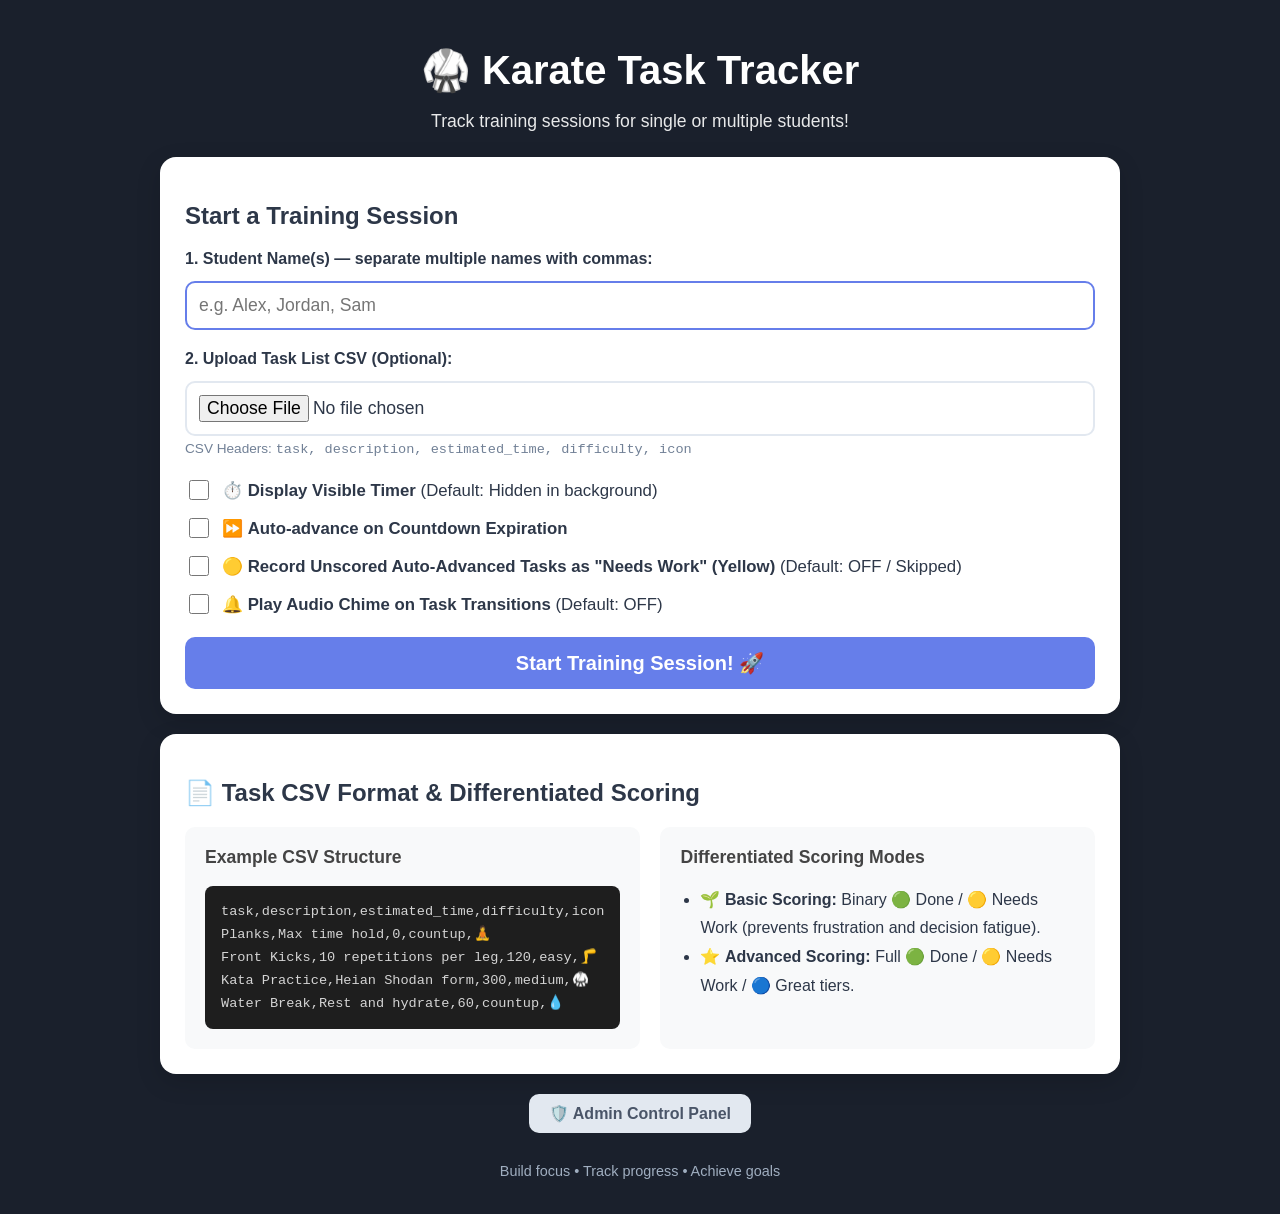
==== commit 9172e2bf: "gemini" ====
--- a/templates/index.html
+++ b/templates/index.html
@@ -4,7 +4,7 @@
     <meta charset="UTF-8">
     <meta name="viewport" content="width=device-width, initial-scale=1.0">
     <title>Karate Task Tracker</title>
-    <link rel="stylesheet" href="/static/style.css?v=36">
+    <link rel="stylesheet" href="/static/style.css?v=30">
     <style>
         .toggle-container {
             display: flex;
@@ -14,7 +14,7 @@
             font-size: 1.05rem;
             cursor: pointer;
         }
-        .toggle-container input[type="checkbox"] {
+        .toggle-container input {
             width: 20px;
             height: 20px;
             cursor: pointer;
@@ -52,23 +52,6 @@
             overflow-x: auto;
             margin: 10px 0 0 0;
         }
-        .number-input-row {
-            display: flex;
-            align-items: center;
-            gap: 12px;
-            margin: 14px 0 10px 0;
-            font-size: 1.05rem;
-        }
-        .number-input-row input, select.theme-select {
-            padding: 8px 12px;
-            font-size: 1rem;
-            border: 2px solid #cbd5e0;
-            border-radius: 8px;
-            outline: none;
-        }
-        .number-input-row input { width: 70px; }
-        .number-input-row input:focus, select.theme-select:focus { border-color: #667eea; }
-        select.theme-select { width: 100%; max-width: 380px; cursor: pointer; }
     </style>
 </head>
 <body>
@@ -107,20 +90,6 @@
                 </div>
 
                 <div class="form-group-card">
-                    <label for="theme" style="font-weight:600; display:block; margin-bottom:8px;">
-                        🎨 3. Dashboard Theme (Sensory-Friendly Options Available):
-                    </label>
-                    <select name="theme" id="theme" class="theme-select">
-                        <option value="ocean">🌊 Calm Ocean (Soft Blues - Sensory Friendly)</option>
-                        <option value="forest">🌲 Gentle Forest (Muted Greens - Sensory Friendly)</option>
-                        <option value="lavender">💜 Lavender Dream (Soft Purples - Sensory Friendly)</option>
-                        <option value="sunset">🌅 Warm Sunset (Soft Peach - Sensory Friendly)</option>
-                        <option value="light">☀️ Light Mode (Clean & Bright)</option>
-                        <option value="dark">🌙 Dark Mode (High Contrast)</option>
-                    </select>
-                </div>
-
-                <div class="form-group-card">
                     <label class="toggle-container">
                         <input type="checkbox" name="show_timer" value="true">
                         <span>⏱️ <strong>Display Visible Timer</strong> (Default: Hidden in background)</span>
@@ -133,24 +102,13 @@
 
                     <label class="toggle-container">
                         <input type="checkbox" name="unscored_yellow" value="true">
-                        <span>🟡 <strong>Record Unscored Auto-Advanced Tasks as "Needs Work" (Yellow)</strong></span>
-                    </label>
-
-                    <label class="toggle-container">
-                        <input type="checkbox" name="allow_pause" value="true" checked>
-                        <span>⏸️ <strong>Enable Session Pause</strong> (P key)</span>
+                        <span>🟡 <strong>Record Unscored Auto-Advanced Tasks as "Needs Work" (Yellow)</strong> (Default: OFF / Skipped)</span>
                     </label>
 
                     <label class="toggle-container">
                         <input type="checkbox" name="enable_chime" value="true">
-                        <span>🔔 <strong>Play Audio Chime on Task Transitions</strong></span>
+                        <span>🔔 <strong>Play Audio Chime on Task Transitions</strong> (Default: OFF)</span>
                     </label>
-
-                    <div class="number-input-row">
-                        <span>🚫 <strong>Skip/Discard cycling threshold:</strong></span>
-                        <input type="number" id="min_seconds" name="min_seconds" value="20" min="0" max="60">
-                        <span class="small-text">(Tasks taking less than this number of seconds are ignored)</span>
-                    </div>
                 </div>
 
                 <button type="submit" class="btn btn-primary btn-large">
@@ -172,11 +130,10 @@
                 </div>
 
                 <div class="instruction-section">
-                    <h3>Differentiated Scoring Modes (Default: Simple)</h3>
+                    <h3>Differentiated Scoring Modes</h3>
                     <ul style="padding-left: 20px; line-height: 1.8;">
-                        <li>🟢 <strong>Simple Scoring:</strong> Single 🟢 Done button (zero-stress tracking).</li>
-                        <li>🌱 <strong>Basic Scoring:</strong> 🟢 Done / 🟡 Needs Work (reduces decision fatigue).</li>
-                        <li>⭐️ <strong>Advanced Scoring:</strong> Full 🔵 Great / 🟢 Done / 🟡 Needs Work tiers.</li>
+                        <li>🌱 <strong>Basic Scoring:</strong> Binary 🟢 Done / 🟡 Needs Work (prevents frustration and decision fatigue).</li>
+                        <li>⭐️ <strong>Advanced Scoring:</strong> Full 🟢 Done / 🟡 Needs Work / 🔵 Great tiers.</li>
                     </ul>
                 </div>
             </div>
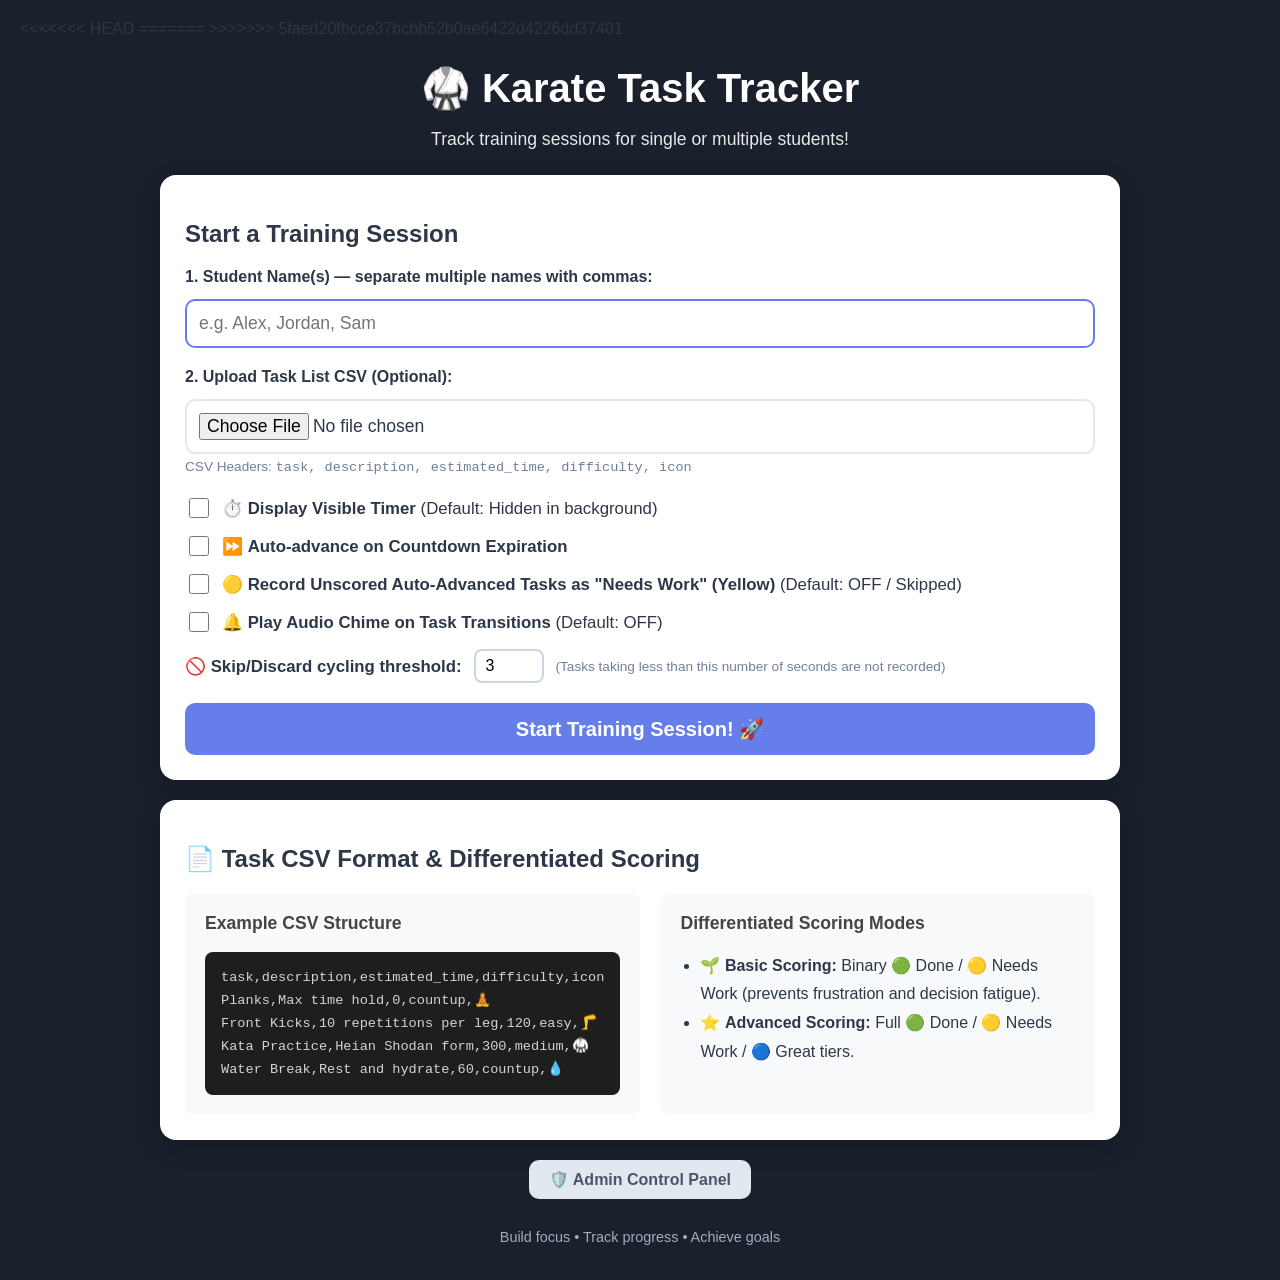
==== commit 6f23bb32: "gemini" ====
--- a/templates/index.html
+++ b/templates/index.html
@@ -4,7 +4,11 @@
     <meta charset="UTF-8">
     <meta name="viewport" content="width=device-width, initial-scale=1.0">
     <title>Karate Task Tracker</title>
+<<<<<<< HEAD
     <link rel="stylesheet" href="/static/style.css?v=30">
+=======
+    <link rel="stylesheet" href="/static/style.css?v=31">
+>>>>>>> 5faed20fbcce37bcbb52b0ae6422d4226dd37401
     <style>
         .toggle-container {
             display: flex;
@@ -14,7 +18,7 @@
             font-size: 1.05rem;
             cursor: pointer;
         }
-        .toggle-container input {
+        .toggle-container input[type="checkbox"] {
             width: 20px;
             height: 20px;
             cursor: pointer;
@@ -51,6 +55,24 @@
             line-height: 1.7;
             overflow-x: auto;
             margin: 10px 0 0 0;
+        }
+        .number-input-row {
+            display: flex;
+            align-items: center;
+            gap: 12px;
+            margin: 14px 0 10px 0;
+            font-size: 1.05rem;
+        }
+        .number-input-row input {
+            width: 70px;
+            padding: 6px 10px;
+            font-size: 1rem;
+            border: 2px solid #cbd5e0;
+            border-radius: 8px;
+            outline: none;
+        }
+        .number-input-row input:focus {
+            border-color: #667eea;
         }
     </style>
 </head>
@@ -109,6 +131,12 @@
                         <input type="checkbox" name="enable_chime" value="true">
                         <span>🔔 <strong>Play Audio Chime on Task Transitions</strong> (Default: OFF)</span>
                     </label>
+
+                    <div class="number-input-row">
+                        <span>🚫 <strong>Skip/Discard cycling threshold:</strong></span>
+                        <input type="number" id="min_seconds" name="min_seconds" value="3" min="0" max="60">
+                        <span class="small-text">(Tasks taking less than this number of seconds are not recorded)</span>
+                    </div>
                 </div>
 
                 <button type="submit" class="btn btn-primary btn-large">
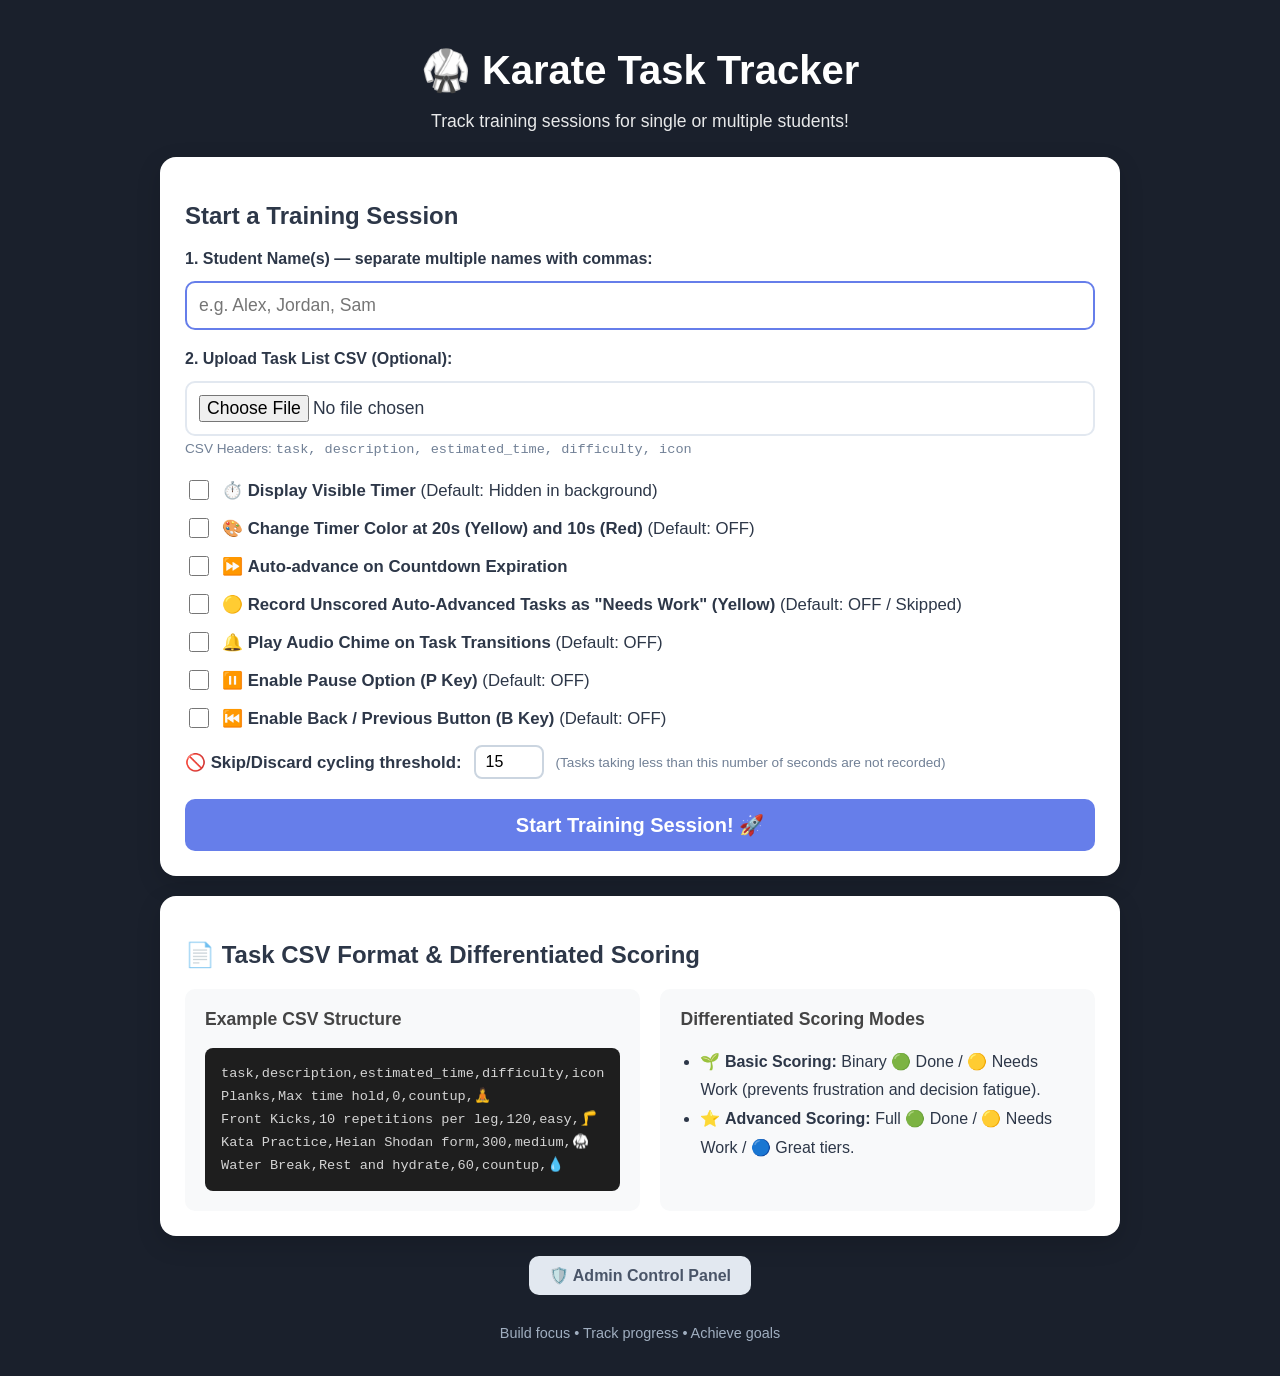
==== commit f6657820: "updates for nov 5" ====
--- a/templates/index.html
+++ b/templates/index.html
@@ -4,11 +4,7 @@
     <meta charset="UTF-8">
     <meta name="viewport" content="width=device-width, initial-scale=1.0">
     <title>Karate Task Tracker</title>
-<<<<<<< HEAD
-    <link rel="stylesheet" href="/static/style.css?v=30">
-=======
     <link rel="stylesheet" href="/static/style.css?v=31">
->>>>>>> 5faed20fbcce37bcbb52b0ae6422d4226dd37401
     <style>
         .toggle-container {
             display: flex;
@@ -116,6 +112,11 @@
                         <input type="checkbox" name="show_timer" value="true">
                         <span>⏱️ <strong>Display Visible Timer</strong> (Default: Hidden in background)</span>
                     </label>
+
+                    <label class="toggle-container">
+                        <input type="checkbox" name="timer_color_change" value="true">
+                        <span>🎨 <strong>Change Timer Color at 20s (Yellow) and 10s (Red)</strong> (Default: OFF)</span>
+                    </label>
                     
                     <label class="toggle-container">
                         <input type="checkbox" name="auto_advance" value="true">
@@ -132,9 +133,19 @@
                         <span>🔔 <strong>Play Audio Chime on Task Transitions</strong> (Default: OFF)</span>
                     </label>
 
+                    <label class="toggle-container">
+                        <input type="checkbox" name="enable_pause" value="true">
+                        <span>⏸️ <strong>Enable Pause Option (P Key)</strong> (Default: OFF)</span>
+                    </label>
+
+                    <label class="toggle-container">
+                        <input type="checkbox" name="enable_back" value="true">
+                        <span>⏮️ <strong>Enable Back / Previous Button (B Key)</strong> (Default: OFF)</span>
+                    </label>
+
                     <div class="number-input-row">
                         <span>🚫 <strong>Skip/Discard cycling threshold:</strong></span>
-                        <input type="number" id="min_seconds" name="min_seconds" value="3" min="0" max="60">
+                        <input type="number" id="min_seconds" name="min_seconds" value="15" min="0" max="60">
                         <span class="small-text">(Tasks taking less than this number of seconds are not recorded)</span>
                     </div>
                 </div>
